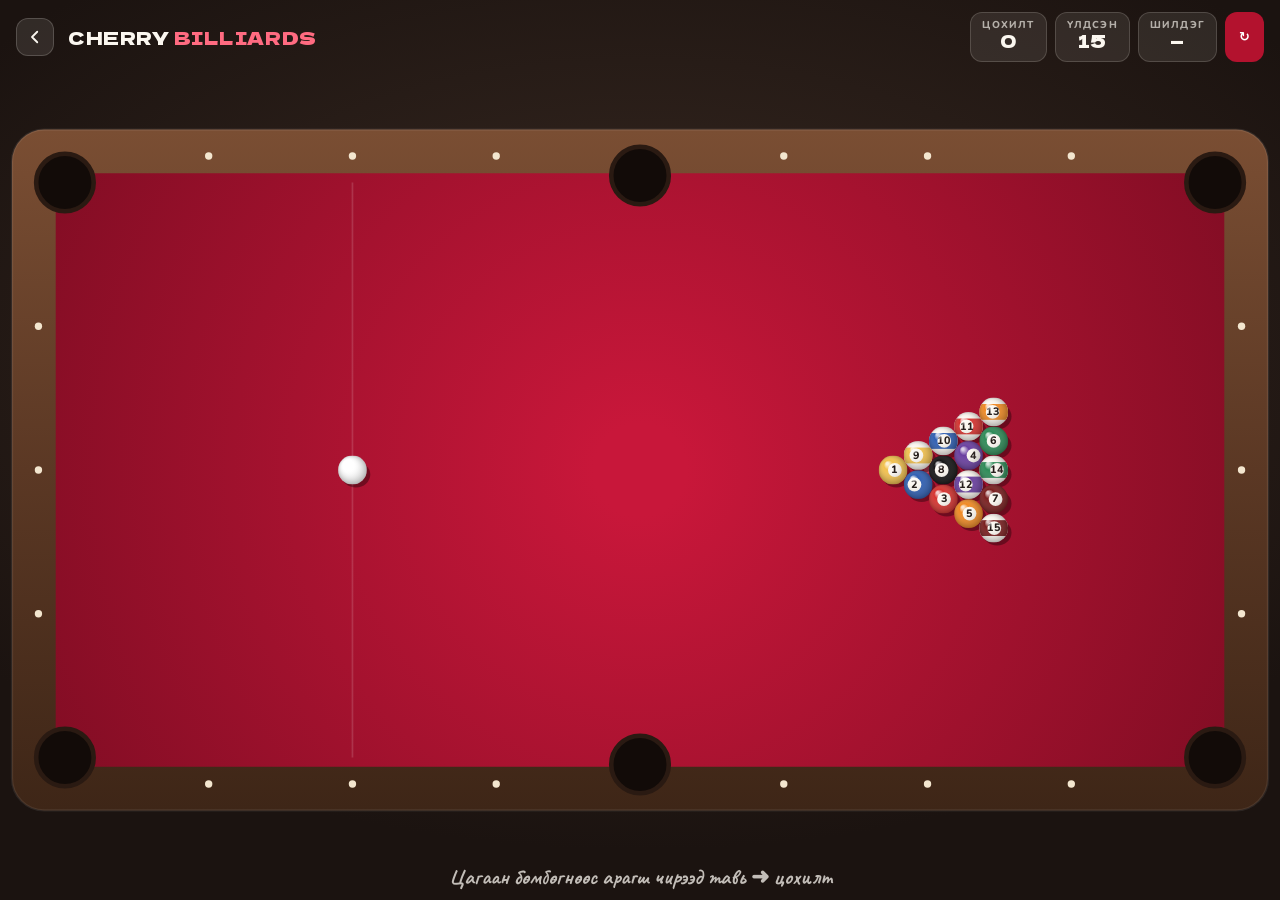
==== projects/billiards/index.html @ abd4dab9 "Шинэ бүтээл: Cherry Billiards физиктэй тоглоом Co-Authored-By: Claude Opus 5.5 <noreply@anthropic.co" ====
<!doctype html>
<html lang="mn">
<head>
<meta charset="UTF-8" />
<meta name="viewport" content="width=device-width, initial-scale=1, viewport-fit=cover" />
<title>Cherry Billiards — Хулан</title>
<meta name="description" content="Хөтөч дээрх биллиардын тоглоом: жинхэнэ мөргөлдөөний физик, чиглэл тааруулах шугам, оноо." />
<link rel="icon" href="data:image/svg+xml,<svg xmlns='http://www.w3.org/2000/svg' viewBox='0 0 64 64'><rect width='64' height='64' rx='14' fill='%23b3122e'/><circle cx='32' cy='32' r='18' fill='%23111'/><circle cx='32' cy='32' r='8' fill='%23fff'/><text x='32' y='36' font-size='11' text-anchor='middle' font-family='Arial' font-weight='700'>8</text></svg>" />
<link rel="preconnect" href="https://fonts.googleapis.com" />
<link rel="preconnect" href="https://fonts.gstatic.com" crossorigin />
<link href="https://fonts.googleapis.com/css2?family=Caveat:wght@700&family=Dela+Gothic+One&family=Nunito:wght@600;800&display=swap" rel="stylesheet" />
<style>
  :root { --paper: #fbf7f0; --ink: #3b2a20; --brown: #8a6a52; --cherry: #b3122e; --f-title: 'Dela Gothic One', 'Nunito', sans-serif; --f-body: 'Nunito', system-ui, sans-serif; }
  * { box-sizing: border-box; }
  html, body { margin: 0; height: 100%; overflow: hidden; background: radial-gradient(1200px 700px at 50% 40%, #3a2a22, #1b1310 70%); color: var(--paper); font: 600 15px/1.4 var(--f-body); }
  canvas { position: fixed; inset: 0; width: 100%; height: 100%; touch-action: none; }

  .hud {
    position: fixed; z-index: 3; left: 0; right: 0; top: 0;
    display: flex; align-items: center; gap: 14px; padding: 12px 16px;
    pointer-events: none;
  }
  .hud a { pointer-events: auto; width: 38px; height: 38px; display: grid; place-items: center; border-radius: 12px; background: rgba(251,247,240,.1); border: 1px solid rgba(251,247,240,.18); transition: transform .2s, background .2s; }
  .hud a:hover { transform: translateX(-3px); background: rgba(251,247,240,.2); }
  .brand { font: 400 18px/1 var(--f-title); letter-spacing: .03em; }
  .brand span { color: #ff6b81; }
  .stats { margin-left: auto; display: flex; gap: 8px; }
  .stat { background: rgba(251,247,240,.09); border: 1px solid rgba(251,247,240,.16); border-radius: 12px; padding: 7px 11px; text-align: center; min-width: 64px; }
  .stat small { display: block; font: 800 10px/1 var(--f-body); letter-spacing: .12em; opacity: .65; text-transform: uppercase; }
  .stat b { font: 400 18px/1.2 var(--f-title); display: inline-block; }
  .stat b.bump { animation: bump .4s cubic-bezier(.3,1.8,.5,1); }
  @keyframes bump { 40% { transform: scale(1.45); color: #ff6b81; } }
  .reset { pointer-events: auto; border: 0; border-radius: 12px; background: var(--cherry); color: #fff; font: 800 13px/1 var(--f-body); padding: 0 14px; cursor: pointer; transition: transform .15s, filter .2s; }
  .reset:hover { filter: brightness(1.12); } .reset:active { transform: scale(.94); }

  .msg {
    position: fixed; z-index: 4; left: 50%; top: 50%; transform: translate(-50%, -50%) scale(.6); opacity: 0;
    font: 400 clamp(26px, 6vw, 52px)/1 var(--f-title); color: #fff; text-shadow: 0 4px 0 var(--cherry), 0 10px 30px rgba(0,0,0,.5);
    pointer-events: none; white-space: nowrap; transition: transform .45s cubic-bezier(.2,1.6,.3,1), opacity .3s;
  }
  .msg.show { transform: translate(-50%, -50%) scale(1); opacity: 1; }

  .help { position: fixed; z-index: 3; left: 50%; bottom: max(12px, env(safe-area-inset-bottom)); transform: translateX(-50%); font: 700 22px/1 'Caveat', cursive; color: rgba(251,247,240,.75); pointer-events: none; white-space: nowrap; transition: opacity .5s; }

  .win {
    position: fixed; z-index: 5; inset: 0; display: grid; place-items: center; background: rgba(27,19,16,.6); backdrop-filter: blur(4px);
    opacity: 0; pointer-events: none; transition: opacity .4s;
  }
  .win.show { opacity: 1; pointer-events: auto; }
  .card { background: var(--paper); color: var(--ink); border-radius: 22px; padding: 28px 30px; text-align: center; max-width: 340px; transform: translateY(30px) rotate(-2deg); transition: transform .6s cubic-bezier(.2,1.4,.3,1); box-shadow: 0 30px 60px rgba(0,0,0,.4); }
  .win.show .card { transform: none; }
  .card h2 { margin: 0 0 6px; font: 400 30px/1.1 var(--f-title); color: var(--cherry); }
  .card p { margin: 0 0 18px; color: var(--brown); }
  .card .big { font: 400 46px/1 var(--f-title); color: var(--ink); margin: 6px 0 2px; }
  .card button { border: 0; border-radius: 14px; background: var(--ink); color: var(--paper); font: 800 15px/1 var(--f-body); padding: 13px 20px; cursor: pointer; transition: transform .15s; }
  .card button:hover { transform: translateY(-2px); }
  @media (max-width: 560px) { .brand { display: none; } .stat { min-width: 54px; padding: 6px 8px; } }
</style>
</head>
<body>
  <canvas id="c"></canvas>

  <header class="hud">
    <a href="../../#reading" aria-label="Портфолио руу буцах"><svg width="18" height="18" viewBox="0 0 24 24" fill="none" stroke="#fbf7f0" stroke-width="2.4" stroke-linecap="round" stroke-linejoin="round"><path d="M15 5l-7 7 7 7"/></svg></a>
    <div class="brand">CHERRY <span>BILLIARDS</span></div>
    <div class="stats">
      <div class="stat"><small>Цохилт</small><b id="shots">0</b></div>
      <div class="stat"><small>Үлдсэн</small><b id="left">15</b></div>
      <div class="stat"><small>Шилдэг</small><b id="best">—</b></div>
      <button class="reset" id="reset" title="Шинээр эхлэх">↻</button>
    </div>
  </header>

  <div class="msg" id="msg"></div>
  <div class="help" id="help">Цагаан бөмбөгнөөс арагш чирээд тавь ➜ цохилт</div>

  <div class="win" id="win">
    <div class="card">
      <h2>Ширээ цэвэрлэгдлээ!</h2>
      <p>15 бөмбөгийг бүгдийг нь халаасалсан</p>
      <div class="big" id="winShots">0</div>
      <p id="winNote">цохилт</p>
      <button id="again">Дахин тоглох ↻</button>
    </div>
  </div>

<script>
/* =====================================================================
   Cherry Billiards — 2D биллиардын физик (Canvas 2D, ямар ч сангүй).
   Ширээний «дотоод» координат: 1000 × 500. Дэлгэцэнд тааруулж томруулна,
   гар утсан дээр (босоо) 90° эргүүлж харуулна.
   ===================================================================== */
const cv = document.getElementById('c');
const ctx = cv.getContext('2d');
const TW = 1000, TH = 500, R = 12.5, RAIL = 46, POCKET = 25;
const FRICTION = 0.9915, STOP = 0.035, SUB = 4;

const pockets = [
  [0, 0], [TW / 2, -6], [TW, 0],
  [0, TH], [TW / 2, TH + 6], [TW, TH],
];
const COLORS = ['#fff', '#f2c14e', '#2f5fb3', '#d6332f', '#6a3fa0', '#f08a24', '#2e8b57', '#7a1f1f', '#151515'];

let balls, shots, potted, aiming = null, moving = false, cueFoul = false, shotPots = 0, startTime;
let view = { s: 1, rot: false, ox: 0, oy: 0 };
let best = +localStorage.getItem('billiards-best') || 0;

/* ---------- Бөмбөг өрөх ---------- */
function rack() {
  balls = [{ n: 0, x: 250, y: TH / 2, vx: 0, vy: 0, in: false }];
  // гурвалжин: 5 эгнээ, 8 нь голд
  const order = [1, 9, 2, 10, 8, 3, 11, 4, 12, 5, 13, 6, 14, 7, 15];
  let i = 0;
  for (let row = 0; row < 5; row++) {
    for (let k = 0; k <= row; k++) {
      balls.push({
        n: order[i++],
        x: 720 + row * R * 1.75,
        y: TH / 2 + (k - row / 2) * R * 2.02,
        vx: 0, vy: 0, in: false, spin: Math.random() * 6,
      });
    }
  }
  shots = 0; potted = []; startTime = performance.now();
  ui();
}

/* ---------- Дэлгэцийн хэмжээ, эргүүлэлт ---------- */
function resize() {
  const dpr = Math.min(devicePixelRatio || 1, 2);
  cv.width = innerWidth * dpr; cv.height = innerHeight * dpr;
  const availW = innerWidth - 24, availH = innerHeight - 130;
  view.rot = availH > availW * 1.15;              // босоо дэлгэц бол эргүүлнэ
  const fullW = TW + RAIL * 2, fullH = TH + RAIL * 2;
  const [w, h] = view.rot ? [fullH, fullW] : [fullW, fullH];
  view.s = Math.min(availW / w, availH / h) * dpr;
  view.ox = cv.width / 2; view.oy = (innerHeight / 2 + 20) * dpr;
}
function applyView() {
  ctx.setTransform(1, 0, 0, 1, 0, 0);
  ctx.translate(view.ox, view.oy);
  if (view.rot) ctx.rotate(Math.PI / 2);
  ctx.scale(view.s, view.s);
  ctx.translate(-TW / 2, -TH / 2);
}
// дэлгэцийн цэг → ширээний координат (урвуу хувиргалт)
function toTable(cx, cy) {
  applyView();
  const m = ctx.getTransform().invertSelf();
  const dpr = cv.width / innerWidth;
  const p = m.transformPoint(new DOMPoint(cx * dpr, cy * dpr));
  return { x: p.x, y: p.y };
}

/* ---------- Физик ---------- */
function step() {
  for (let s = 0; s < SUB; s++) {
    for (const b of balls) {
      if (b.in) continue;
      b.x += b.vx / SUB; b.y += b.vy / SUB;
      b.spin = (b.spin || 0) + Math.hypot(b.vx, b.vy) / SUB / R;
      // халаас
      for (const [px, py] of pockets) {
        if (Math.hypot(b.x - px, b.y - py) < POCKET) { pot(b); break; }
      }
      if (b.in) continue;
      // хана (халаасны амны хажууд биш үед)
      const nearCorner = (y) => y < POCKET * 1.3 || y > TH - POCKET * 1.3;
      const nearSide = (x) => x < POCKET * 1.3 || x > TW - POCKET * 1.3 || Math.abs(x - TW / 2) < POCKET * 1.1;
      if (b.x < R && !nearCorner(b.y)) { b.x = R; b.vx = -b.vx * 0.8; thud(b.vx); }
      if (b.x > TW - R && !nearCorner(b.y)) { b.x = TW - R; b.vx = -b.vx * 0.8; thud(b.vx); }
      if (b.y < R && !nearSide(b.x)) { b.y = R; b.vy = -b.vy * 0.8; thud(b.vy); }
      if (b.y > TH - R && !nearSide(b.x)) { b.y = TH - R; b.vy = -b.vy * 0.8; thud(b.vy); }
    }
    // бөмбөг хоорондын мөргөлдөөн (ижил масс → нормаль чиглэлийн хурдыг солилцоно)
    for (let i = 0; i < balls.length; i++) {
      const a = balls[i]; if (a.in) continue;
      for (let j = i + 1; j < balls.length; j++) {
        const b = balls[j]; if (b.in) continue;
        const dx = b.x - a.x, dy = b.y - a.y, d = Math.hypot(dx, dy);
        if (d > 0 && d < R * 2) {
          const nx = dx / d, ny = dy / d, overlap = R * 2 - d;
          a.x -= nx * overlap / 2; a.y -= ny * overlap / 2;
          b.x += nx * overlap / 2; b.y += ny * overlap / 2;
          const rel = (a.vx - b.vx) * nx + (a.vy - b.vy) * ny;
          if (rel > 0) {
            const imp = rel * 0.97;
            a.vx -= imp * nx; a.vy -= imp * ny;
            b.vx += imp * nx; b.vy += imp * ny;
            clack(rel);
          }
        }
      }
    }
  }
  moving = false;
  for (const b of balls) {
    if (b.in) continue;
    b.vx *= FRICTION; b.vy *= FRICTION;
    if (Math.hypot(b.vx, b.vy) < STOP) { b.vx = b.vy = 0; } else moving = true;
  }
  if (!moving && wasMoving) settle();
  wasMoving = moving;
}
let wasMoving = false;

function pot(b) {
  b.in = true; b.vx = b.vy = 0;
  drop();
  if (b.n === 0) { cueFoul = true; flash('Цагаан унав! +1'); return; }
  potted.push(b.n); shotPots++;
  ui(true);
}
// бүх бөмбөг зогссоны дараа
function settle() {
  if (shotPots >= 2) flash(shotPots === 2 ? 'ДАБЛ! ✦' : `${shotPots}x КОМБО! ✦✦`);
  else if (shotPots === 1 && !cueFoul) flash(['Гоё! ✿', 'Яг онож!', 'Nice shot!'][Math.random() * 3 | 0]);
  shotPots = 0;
  if (cueFoul) {
    cueFoul = false; shots++;
    const cue = balls[0];
    Object.assign(cue, { in: false, x: 250, y: TH / 2, vx: 0, vy: 0 });
    while (balls.some((b) => b !== cue && !b.in && Math.hypot(b.x - cue.x, b.y - cue.y) < R * 2.2)) cue.y += R;
    ui(true);
  }
  if (potted.length === 15) win();
}

/* ---------- Чиглүүлэх (чирээд тавих) ---------- */
cv.addEventListener('pointerdown', (e) => {
  if (moving || balls[0].in) return;
  cv.setPointerCapture(e.pointerId);
  aiming = { ...toTable(e.clientX, e.clientY) };
  document.getElementById('help').style.opacity = 0;
  ensureAudio();
});
cv.addEventListener('pointermove', (e) => { if (aiming) Object.assign(aiming, toTable(e.clientX, e.clientY)); });
cv.addEventListener('pointerup', () => {
  if (!aiming) return;
  const a = aim();
  aiming = null;
  if (!a || a.power < 0.04) return;
  const cue = balls[0];
  const v = a.power * 26;
  cue.vx = a.dx * v; cue.vy = a.dy * v;
  shots++; ui(true);
  hit(a.power);
});
// цохих чиглэл: цагаан бөмбөгнөөс хуруу руу ЭСРЭГ (харвуул шиг)
function aim() {
  if (!aiming) return null;
  const cue = balls[0];
  const dx = cue.x - aiming.x, dy = cue.y - aiming.y, d = Math.hypot(dx, dy);
  if (d < 4) return null;
  return { dx: dx / d, dy: dy / d, power: Math.min(1, d / 260) };
}

/* ---------- Зурах ---------- */
function draw() {
  ctx.setTransform(1, 0, 0, 1, 0, 0);
  ctx.clearRect(0, 0, cv.width, cv.height);
  applyView();

  // модон хүрээ
  const wood = ctx.createLinearGradient(0, -RAIL, 0, TH + RAIL);
  wood.addColorStop(0, '#7a4e33'); wood.addColorStop(.5, '#5b3824'); wood.addColorStop(1, '#3e2617');
  ctx.fillStyle = wood;
  round(-RAIL, -RAIL, TW + RAIL * 2, TH + RAIL * 2, 28); ctx.fill();
  ctx.strokeStyle = 'rgba(255,255,255,.08)'; ctx.lineWidth = 2; ctx.stroke();

  // cherry red даавуу + гэрэлтүүлэг
  const felt = ctx.createRadialGradient(TW / 2, TH / 2, 40, TW / 2, TH / 2, TW * 0.62);
  felt.addColorStop(0, '#c8173a'); felt.addColorStop(1, '#7c0c22');
  ctx.fillStyle = felt;
  ctx.fillRect(-8, -8, TW + 16, TH + 16);
  // толгой шугам
  ctx.strokeStyle = 'rgba(255,255,255,.14)'; ctx.lineWidth = 1.5;
  ctx.beginPath(); ctx.moveTo(250, 0); ctx.lineTo(250, TH); ctx.stroke();
  ctx.fillStyle = 'rgba(255,255,255,.18)';
  [[250, TH / 2], [750, TH / 2]].forEach(([x, y]) => { ctx.beginPath(); ctx.arc(x, y, 3, 0, 7); ctx.fill(); });
  // сувдан тэмдэглэгээ (diamonds)
  ctx.fillStyle = '#f3e6cf';
  for (let i = 1; i < 8; i++) if (i !== 4) { dot(i * TW / 8, -RAIL / 2); dot(i * TW / 8, TH + RAIL / 2); }
  for (let i = 1; i < 4; i++) { dot(-RAIL / 2, i * TH / 4); dot(TW + RAIL / 2, i * TH / 4); }
  // халаас
  for (const [px, py] of pockets) {
    ctx.fillStyle = '#120b08'; ctx.beginPath(); ctx.arc(px, py, POCKET, 0, 7); ctx.fill();
    ctx.strokeStyle = '#2a1a12'; ctx.lineWidth = 4; ctx.stroke();
  }

  // чиглүүлэх шугам + «сүнс» бөмбөг
  const a = aim();
  const cue = balls[0];
  if (a && !cue.in) {
    const hitInfo = castRay(cue.x, cue.y, a.dx, a.dy);
    ctx.setLineDash([6, 8]);
    ctx.strokeStyle = 'rgba(255,255,255,.55)'; ctx.lineWidth = 2;
    ctx.beginPath(); ctx.moveTo(cue.x, cue.y); ctx.lineTo(hitInfo.x, hitInfo.y); ctx.stroke();
    ctx.setLineDash([]);
    ctx.strokeStyle = 'rgba(255,255,255,.7)';
    ctx.beginPath(); ctx.arc(hitInfo.x, hitInfo.y, R, 0, 7); ctx.stroke();
    if (hitInfo.ball) { // бай бөмбөг хаашаа явахыг харуулна
      const b = hitInfo.ball, nx = (b.x - hitInfo.x) / (2 * R), ny = (b.y - hitInfo.y) / (2 * R);
      ctx.strokeStyle = 'rgba(255,214,110,.8)'; ctx.lineWidth = 2.5;
      ctx.beginPath(); ctx.moveTo(b.x, b.y); ctx.lineTo(b.x + nx * 90, b.y + ny * 90); ctx.stroke();
    }
  }

  // бөмбөгнүүд
  for (const b of balls) if (!b.in) drawBall(b);

  // цохиур (cue stick)
  if (a && !cue.in) {
    const back = 18 + a.power * 90;
    ctx.save();
    ctx.translate(cue.x, cue.y);
    ctx.rotate(Math.atan2(a.dy, a.dx));
    const g = ctx.createLinearGradient(-back - 420, 0, -back, 0);
    g.addColorStop(0, '#2a1a12'); g.addColorStop(.6, '#c79a6b'); g.addColorStop(.97, '#f3e6cf'); g.addColorStop(1, '#3b6ea5');
    ctx.fillStyle = g;
    ctx.beginPath();
    ctx.moveTo(-back, -3); ctx.lineTo(-back - 420, -7); ctx.lineTo(-back - 420, 7); ctx.lineTo(-back, 3); ctx.closePath();
    ctx.shadowColor = 'rgba(0,0,0,.4)'; ctx.shadowBlur = 10; ctx.shadowOffsetY = 6;
    ctx.fill();
    ctx.restore();
    // хүчний хэмжүүр
    ctx.save();
    ctx.translate(cue.x, cue.y);
    ctx.strokeStyle = `hsl(${120 - a.power * 120}, 80%, 60%)`; ctx.lineWidth = 4; ctx.lineCap = 'round';
    ctx.beginPath(); ctx.arc(0, 0, R + 9, -Math.PI / 2, -Math.PI / 2 + Math.PI * 2 * a.power); ctx.stroke();
    ctx.restore();
  }

  // халаасалсан бөмбөгнүүдийн тавиур
  potted.forEach((n, i) => drawBall({ n, x: 40 + i * (R * 2 + 6), y: TH + RAIL + 26, spin: 0 }, true));
}

function drawBall(b, small) {
  ctx.save();
  ctx.translate(b.x, b.y);
  if (!small) { ctx.fillStyle = 'rgba(0,0,0,.35)'; ctx.beginPath(); ctx.ellipse(3, 4, R, R * .9, 0, 0, 7); ctx.fill(); }
  ctx.beginPath(); ctx.arc(0, 0, R, 0, 7); ctx.clip();
  const n = b.n, col = COLORS[n > 8 ? n - 8 : n];
  ctx.fillStyle = n > 8 ? '#fbf7f0' : col;
  ctx.fillRect(-R, -R, R * 2, R * 2);
  if (n > 8) { ctx.fillStyle = col; ctx.fillRect(-R, -R * 0.55, R * 2, R * 1.1); } // судалтай
  if (n > 0) {
    const off = Math.sin(b.spin || 0) * R * 0.35; // эргэлдэх мэт харагдуулна
    ctx.fillStyle = '#fbf7f0'; ctx.beginPath(); ctx.arc(off, 0, R * 0.48, 0, 7); ctx.fill();
    ctx.fillStyle = '#1b1310'; ctx.font = `800 ${R * 0.75}px Nunito, Arial`; ctx.textAlign = 'center'; ctx.textBaseline = 'middle';
    ctx.fillText(n, off, 0.5);
  }
  const sh = ctx.createRadialGradient(-R * .4, -R * .45, 1, 0, 0, R * 1.1);
  sh.addColorStop(0, 'rgba(255,255,255,.75)'); sh.addColorStop(.25, 'rgba(255,255,255,0)'); sh.addColorStop(1, 'rgba(0,0,0,.35)');
  ctx.fillStyle = sh; ctx.fillRect(-R, -R, R * 2, R * 2);
  ctx.restore();
}

// чиглэлийн шугам эхний бөмбөг/хананд хаана хүрэхийг тооцоолно
function castRay(x, y, dx, dy) {
  let best = Infinity, ball = null;
  for (const b of balls) {
    if (b.n === 0 || b.in) continue;
    const fx = b.x - x, fy = b.y - y, t = fx * dx + fy * dy;
    if (t <= 0) continue;
    const perp2 = fx * fx + fy * fy - t * t, rr = 4 * R * R;
    if (perp2 > rr) continue;
    const tt = t - Math.sqrt(rr - perp2);
    if (tt < best) { best = tt; ball = b; }
  }
  const tx = dx > 0 ? (TW - R - x) / dx : dx < 0 ? (R - x) / dx : Infinity;
  const ty = dy > 0 ? (TH - R - y) / dy : dy < 0 ? (R - y) / dy : Infinity;
  const tw = Math.min(tx, ty);
  if (tw < best) { best = tw; ball = null; }
  return { x: x + dx * best, y: y + dy * best, ball };
}

const dot = (x, y) => { ctx.beginPath(); ctx.arc(x, y, 3.2, 0, 7); ctx.fill(); };
function round(x, y, w, h, r) { ctx.beginPath(); ctx.roundRect ? ctx.roundRect(x, y, w, h, r) : ctx.rect(x, y, w, h); }

/* ---------- UI ---------- */
const $ = (id) => document.getElementById(id);
function ui(bump) {
  const set = (id, v) => { const el = $(id); if (el.textContent != v) { el.textContent = v; if (bump) { el.classList.remove('bump'); void el.offsetWidth; el.classList.add('bump'); } } };
  set('shots', shots); set('left', 15 - potted.length); set('best', best || '—');
}
let mt;
function flash(t) { const m = $('msg'); m.textContent = t; m.classList.add('show'); clearTimeout(mt); mt = setTimeout(() => m.classList.remove('show'), 1100); }
function win() {
  const record = !best || shots < best;
  if (record) { best = shots; localStorage.setItem('billiards-best', best); }
  $('winShots').textContent = shots;
  $('winNote').textContent = record ? 'цохилт — шинэ дээд амжилт! 🏆' : `цохилт (шилдэг: ${best})`;
  $('win').classList.add('show');
  fanfare();
}
$('again').onclick = () => { $('win').classList.remove('show'); rack(); };
$('reset').onclick = () => { rack(); flash('Шинэ тоглолт'); };

/* ---------- Дуу (Web Audio) ---------- */
let ac;
function ensureAudio() { if (!ac) ac = new (window.AudioContext || window.webkitAudioContext)(); if (ac.state === 'suspended') ac.resume(); }
function noise(dur, freq, gain, type = 'bandpass') {
  if (!ac) return;
  const len = ac.sampleRate * dur, buf = ac.createBuffer(1, len, ac.sampleRate), d = buf.getChannelData(0);
  for (let i = 0; i < len; i++) d[i] = (Math.random() * 2 - 1) * (1 - i / len) ** 4;
  const s = ac.createBufferSource(); s.buffer = buf;
  const f = ac.createBiquadFilter(); f.type = type; f.frequency.value = freq;
  const g = ac.createGain(); g.gain.value = gain;
  s.connect(f).connect(g).connect(ac.destination); s.start();
}
let lastClack = 0;
function clack(v) { const t = performance.now(); if (t - lastClack < 25) return; lastClack = t; noise(0.04, 3200, Math.min(0.9, v / 10)); }
function thud(v) { if (Math.abs(v) > 0.8) noise(0.08, 220, Math.min(0.5, Math.abs(v) / 18), 'lowpass'); }
function hit(p) { noise(0.05, 1800, 0.25 + p * 0.5); }
function drop() { noise(0.18, 140, 0.6, 'lowpass'); }
function fanfare() {
  if (!ac) return;
  [523, 659, 784, 1047].forEach((f, i) => {
    const o = ac.createOscillator(), g = ac.createGain(), t = ac.currentTime + i * .12;
    o.type = 'triangle'; o.frequency.value = f;
    g.gain.setValueAtTime(.15, t); g.gain.exponentialRampToValueAtTime(.001, t + .5);
    o.connect(g).connect(ac.destination); o.start(t); o.stop(t + .55);
  });
}

/* ---------- Давталт ---------- */
function loop() { step(); draw(); requestAnimationFrame(loop); }
addEventListener('resize', resize);
resize(); rack(); loop();
</script>
</body>
</html>
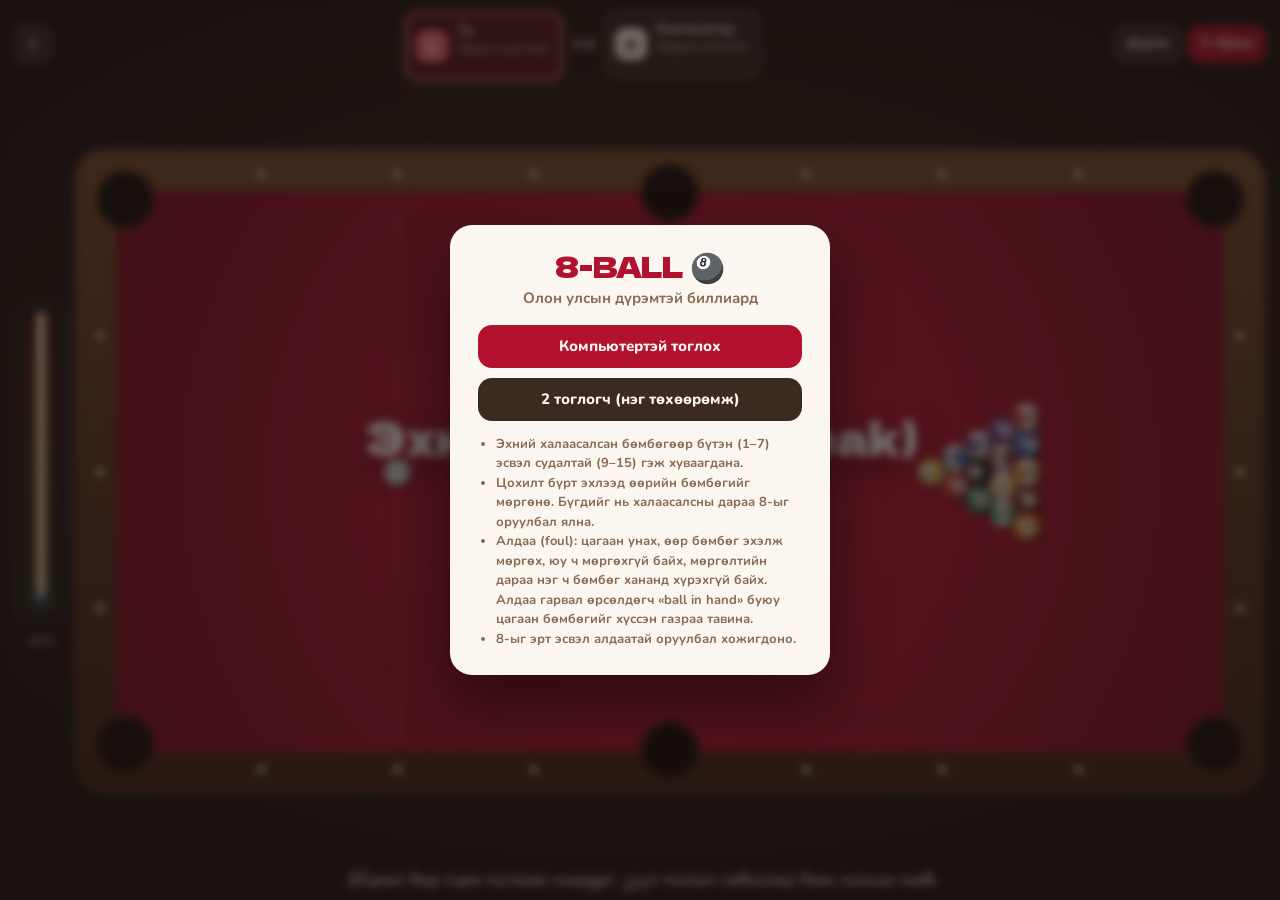
==== commit 2184f6e5: "Billiards: олон улсын 8-ball дүрэм, компьютер/2 тоглогч, байнгын чиглэлийн шугам, хүчний саваа Co-Au" ====
--- a/projects/billiards/index.html
+++ b/projects/billiards/index.html
@@ -3,138 +3,185 @@
 <head>
 <meta charset="UTF-8" />
 <meta name="viewport" content="width=device-width, initial-scale=1, viewport-fit=cover" />
-<title>Cherry Billiards — Хулан</title>
-<meta name="description" content="Хөтөч дээрх биллиардын тоглоом: жинхэнэ мөргөлдөөний физик, чиглэл тааруулах шугам, оноо." />
+<title>Cherry Billiards · 8-Ball — Хатанбаатар Хулан</title>
+<meta name="description" content="Олон улсын 8-ball дүрэмтэй биллиард: компьютер эсвэл 2 тоглогч, чиглэлийн шугам, ball in hand." />
 <link rel="icon" href="data:image/svg+xml,<svg xmlns='http://www.w3.org/2000/svg' viewBox='0 0 64 64'><rect width='64' height='64' rx='14' fill='%23b3122e'/><circle cx='32' cy='32' r='18' fill='%23111'/><circle cx='32' cy='32' r='8' fill='%23fff'/><text x='32' y='36' font-size='11' text-anchor='middle' font-family='Arial' font-weight='700'>8</text></svg>" />
 <link rel="preconnect" href="https://fonts.googleapis.com" />
 <link rel="preconnect" href="https://fonts.gstatic.com" crossorigin />
-<link href="https://fonts.googleapis.com/css2?family=Caveat:wght@700&family=Dela+Gothic+One&family=Nunito:wght@600;800&display=swap" rel="stylesheet" />
+<link href="https://fonts.googleapis.com/css2?family=Caveat:wght@700&family=Dela+Gothic+One&family=Nunito:wght@600;800;900&display=swap" rel="stylesheet" />
 <style>
-  :root { --paper: #fbf7f0; --ink: #3b2a20; --brown: #8a6a52; --cherry: #b3122e; --f-title: 'Dela Gothic One', 'Nunito', sans-serif; --f-body: 'Nunito', system-ui, sans-serif; }
+  :root { --paper: #fbf7f0; --ink: #3b2a20; --brown: #8a6a52; --cherry: #b3122e; --gold: #ffd36e; --f-title: 'Dela Gothic One', 'Nunito', sans-serif; --f-body: 'Nunito', system-ui, sans-serif; }
   * { box-sizing: border-box; }
-  html, body { margin: 0; height: 100%; overflow: hidden; background: radial-gradient(1200px 700px at 50% 40%, #3a2a22, #1b1310 70%); color: var(--paper); font: 600 15px/1.4 var(--f-body); }
+  html, body { margin: 0; height: 100%; overflow: hidden; background: radial-gradient(1200px 700px at 50% 45%, #3a2a22, #1b1310 70%); color: var(--paper); font: 700 15px/1.4 var(--f-body); user-select: none; -webkit-user-select: none; }
   canvas { position: fixed; inset: 0; width: 100%; height: 100%; touch-action: none; }
 
-  .hud {
-    position: fixed; z-index: 3; left: 0; right: 0; top: 0;
-    display: flex; align-items: center; gap: 14px; padding: 12px 16px;
-    pointer-events: none;
-  }
-  .hud a { pointer-events: auto; width: 38px; height: 38px; display: grid; place-items: center; border-radius: 12px; background: rgba(251,247,240,.1); border: 1px solid rgba(251,247,240,.18); transition: transform .2s, background .2s; }
-  .hud a:hover { transform: translateX(-3px); background: rgba(251,247,240,.2); }
-  .brand { font: 400 18px/1 var(--f-title); letter-spacing: .03em; }
-  .brand span { color: #ff6b81; }
-  .stats { margin-left: auto; display: flex; gap: 8px; }
-  .stat { background: rgba(251,247,240,.09); border: 1px solid rgba(251,247,240,.16); border-radius: 12px; padding: 7px 11px; text-align: center; min-width: 64px; }
-  .stat small { display: block; font: 800 10px/1 var(--f-body); letter-spacing: .12em; opacity: .65; text-transform: uppercase; }
-  .stat b { font: 400 18px/1.2 var(--f-title); display: inline-block; }
-  .stat b.bump { animation: bump .4s cubic-bezier(.3,1.8,.5,1); }
-  @keyframes bump { 40% { transform: scale(1.45); color: #ff6b81; } }
-  .reset { pointer-events: auto; border: 0; border-radius: 12px; background: var(--cherry); color: #fff; font: 800 13px/1 var(--f-body); padding: 0 14px; cursor: pointer; transition: transform .15s, filter .2s; }
-  .reset:hover { filter: brightness(1.12); } .reset:active { transform: scale(.94); }
+  /* ---- Дээд мөр: 2 тоглогч ---- */
+  .hud { position: fixed; z-index: 3; left: 0; right: 0; top: 0; display: flex; align-items: center; gap: 10px; padding: max(10px, env(safe-area-inset-top)) 14px 8px; pointer-events: none; }
+  .hud > * { pointer-events: auto; }
+  .back { width: 38px; height: 38px; flex: none; display: grid; place-items: center; border-radius: 12px; background: rgba(251,247,240,.1); border: 1px solid rgba(251,247,240,.18); transition: transform .2s; }
+  .back:hover { transform: translateX(-3px); }
+  .players { flex: 1; display: flex; justify-content: center; align-items: center; gap: 10px; }
+  .pl {
+    display: flex; align-items: center; gap: 10px; min-width: 0; padding: 7px 12px 7px 8px; border-radius: 14px;
+    background: rgba(251,247,240,.07); border: 2px solid rgba(251,247,240,.14); transition: background .3s, border-color .3s, transform .3s;
+  }
+  .pl.turn { background: rgba(179,18,46,.35); border-color: #ff6b81; transform: translateY(2px); box-shadow: 0 0 0 4px rgba(255,107,129,.15); }
+  .pl .av { width: 32px; height: 32px; flex: none; border-radius: 10px; display: grid; place-items: center; background: var(--paper); color: var(--ink); font: 400 14px/1 var(--f-title); }
+  .pl.turn .av { background: #ff6b81; color: #fff; animation: pulse 1.2s ease-in-out infinite; }
+  @keyframes pulse { 50% { transform: scale(1.1); } }
+  .pl b { display: block; font-size: 14px; white-space: nowrap; }
+  .pl small { display: block; font-size: 11px; opacity: .7; white-space: nowrap; }
+  .mini { display: flex; gap: 2px; margin-top: 3px; min-height: 12px; }
+  .mini i { width: 11px; height: 11px; border-radius: 50%; border: 1px solid rgba(0,0,0,.35); }
+  .vs { font: 400 13px/1 var(--f-title); opacity: .6; }
+  .tools { display: flex; gap: 6px; }
+  .tbtn { height: 38px; padding: 0 12px; border-radius: 12px; border: 1px solid rgba(251,247,240,.2); background: rgba(251,247,240,.1); color: var(--paper); font: 800 13px/1 var(--f-body); cursor: pointer; transition: transform .15s, background .2s; white-space: nowrap; }
+  .tbtn:hover { background: rgba(251,247,240,.2); } .tbtn:active { transform: scale(.94); }
+  .tbtn.red { background: var(--cherry); border-color: var(--cherry); }
+
+  /* ---- Хүчний мөр (8 Ball Pool шиг доош татаж тавина) ---- */
+  .power {
+    position: fixed; z-index: 3; left: max(14px, env(safe-area-inset-left)); top: 50%; transform: translateY(-46%);
+    width: 54px; height: min(46vh, 320px); border-radius: 18px; padding: 8px;
+    background: rgba(27,19,16,.75); border: 2px solid rgba(251,247,240,.2); touch-action: none; cursor: grab;
+    transition: opacity .3s;
+  }
+  .power.off { opacity: .35; pointer-events: none; }
+  .power .track { position: relative; width: 100%; height: 100%; border-radius: 12px; overflow: hidden; background: linear-gradient(#ff3b3b, #ffb84d 45%, #5ddc7a); }
+  .power .shade { position: absolute; left: 0; right: 0; top: 0; background: rgba(27,19,16,.85); height: 100%; transition: height .05s; }
+  .power .cue { position: absolute; left: 50%; width: 10px; margin-left: -5px; top: -8px; height: 100%; border-radius: 6px; background: linear-gradient(90deg, #c79a6b, #f3e6cf 50%, #c79a6b); box-shadow: 0 2px 6px rgba(0,0,0,.5); }
+  .power .cue::before { content: ''; position: absolute; left: 0; right: 0; bottom: 0; height: 10px; border-radius: 0 0 6px 6px; background: #3b6ea5; }
+  .power .lbl { position: absolute; left: 50%; bottom: -26px; transform: translateX(-50%); font: 800 11px/1 var(--f-body); opacity: .7; white-space: nowrap; }
 
   .msg {
     position: fixed; z-index: 4; left: 50%; top: 50%; transform: translate(-50%, -50%) scale(.6); opacity: 0;
-    font: 400 clamp(26px, 6vw, 52px)/1 var(--f-title); color: #fff; text-shadow: 0 4px 0 var(--cherry), 0 10px 30px rgba(0,0,0,.5);
-    pointer-events: none; white-space: nowrap; transition: transform .45s cubic-bezier(.2,1.6,.3,1), opacity .3s;
-  }
+    font: 400 clamp(22px, 5vw, 44px)/1.1 var(--f-title); color: #fff; text-align: center; text-shadow: 0 4px 0 var(--cherry), 0 10px 30px rgba(0,0,0,.6);
+    pointer-events: none; transition: transform .45s cubic-bezier(.2,1.6,.3,1), opacity .3s; max-width: 90vw;
+  }
+  .msg small { display: block; margin-top: 6px; font: 800 15px/1.3 var(--f-body); text-shadow: 0 2px 8px rgba(0,0,0,.8); }
   .msg.show { transform: translate(-50%, -50%) scale(1); opacity: 1; }
-
-  .help { position: fixed; z-index: 3; left: 50%; bottom: max(12px, env(safe-area-inset-bottom)); transform: translateX(-50%); font: 700 22px/1 'Caveat', cursive; color: rgba(251,247,240,.75); pointer-events: none; white-space: nowrap; transition: opacity .5s; }
-
-  .win {
-    position: fixed; z-index: 5; inset: 0; display: grid; place-items: center; background: rgba(27,19,16,.6); backdrop-filter: blur(4px);
-    opacity: 0; pointer-events: none; transition: opacity .4s;
-  }
-  .win.show { opacity: 1; pointer-events: auto; }
-  .card { background: var(--paper); color: var(--ink); border-radius: 22px; padding: 28px 30px; text-align: center; max-width: 340px; transform: translateY(30px) rotate(-2deg); transition: transform .6s cubic-bezier(.2,1.4,.3,1); box-shadow: 0 30px 60px rgba(0,0,0,.4); }
-  .win.show .card { transform: none; }
-  .card h2 { margin: 0 0 6px; font: 400 30px/1.1 var(--f-title); color: var(--cherry); }
-  .card p { margin: 0 0 18px; color: var(--brown); }
-  .card .big { font: 400 46px/1 var(--f-title); color: var(--ink); margin: 6px 0 2px; }
-  .card button { border: 0; border-radius: 14px; background: var(--ink); color: var(--paper); font: 800 15px/1 var(--f-body); padding: 13px 20px; cursor: pointer; transition: transform .15s; }
+  .msg.foul { color: #ffd6dc; }
+  .help { position: fixed; z-index: 3; left: 50%; bottom: max(10px, env(safe-area-inset-bottom)); transform: translateX(-50%); font: 700 21px/1.1 'Caveat', cursive; color: rgba(251,247,240,.8); pointer-events: none; text-align: center; white-space: nowrap; }
+
+  .overlay { position: fixed; z-index: 6; inset: 0; display: grid; place-items: center; background: rgba(27,19,16,.62); backdrop-filter: blur(4px); opacity: 0; pointer-events: none; transition: opacity .4s; }
+  .overlay.show { opacity: 1; pointer-events: auto; }
+  .card { background: var(--paper); color: var(--ink); border-radius: 22px; padding: 26px 28px; text-align: center; max-width: 380px; width: calc(100vw - 32px); transform: translateY(30px) rotate(-2deg); transition: transform .6s cubic-bezier(.2,1.4,.3,1); box-shadow: 0 30px 60px rgba(0,0,0,.45); }
+  .overlay.show .card { transform: none; }
+  .card h2 { margin: 0 0 6px; font: 400 28px/1.1 var(--f-title); color: var(--cherry); }
+  .card p { margin: 0 0 16px; color: var(--brown); }
+  .card .opts { display: grid; gap: 10px; }
+  .card button { border: 0; border-radius: 14px; background: var(--ink); color: var(--paper); font: 800 15px/1 var(--f-body); padding: 14px 18px; cursor: pointer; transition: transform .15s; }
+  .card button.alt { background: var(--cherry); }
   .card button:hover { transform: translateY(-2px); }
-  @media (max-width: 560px) { .brand { display: none; } .stat { min-width: 54px; padding: 6px 8px; } }
+  .rules { text-align: left; font-size: 13px; color: var(--brown); margin: 14px 0 0; padding-left: 18px; line-height: 1.5; }
+  @media (max-width: 640px) {
+    .pl { padding: 5px 8px 5px 5px; gap: 6px; } .pl .av { width: 26px; height: 26px; font-size: 12px; }
+    .pl small { display: none; } .vs { display: none; } .tools .tbtn.hide-m { display: none; }
+    .power { width: 44px; }
+  }
 </style>
 </head>
 <body>
   <canvas id="c"></canvas>
 
   <header class="hud">
-    <a href="../../#reading" aria-label="Портфолио руу буцах"><svg width="18" height="18" viewBox="0 0 24 24" fill="none" stroke="#fbf7f0" stroke-width="2.4" stroke-linecap="round" stroke-linejoin="round"><path d="M15 5l-7 7 7 7"/></svg></a>
-    <div class="brand">CHERRY <span>BILLIARDS</span></div>
-    <div class="stats">
-      <div class="stat"><small>Цохилт</small><b id="shots">0</b></div>
-      <div class="stat"><small>Үлдсэн</small><b id="left">15</b></div>
-      <div class="stat"><small>Шилдэг</small><b id="best">—</b></div>
-      <button class="reset" id="reset" title="Шинээр эхлэх">↻</button>
+    <a class="back" href="../../#reading" aria-label="Портфолио руу буцах"><svg width="18" height="18" viewBox="0 0 24 24" fill="none" stroke="#fbf7f0" stroke-width="2.4" stroke-linecap="round" stroke-linejoin="round"><path d="M15 5l-7 7 7 7"/></svg></a>
+    <div class="players">
+      <div class="pl" id="p0"><span class="av">1</span><span><b id="n0">Та</b><small id="g0">Ширээ нээлттэй</small><span class="mini" id="m0"></span></span></div>
+      <span class="vs">VS</span>
+      <div class="pl" id="p1"><span class="av">2</span><span><b id="n1">Компьютер</b><small id="g1">Ширээ нээлттэй</small><span class="mini" id="m1"></span></span></div>
+    </div>
+    <div class="tools">
+      <button class="tbtn hide-m" id="rulesBtn">Дүрэм</button>
+      <button class="tbtn red" id="newBtn">↻ Шинэ</button>
     </div>
   </header>
 
+  <div class="power" id="power" aria-label="Цохилтын хүч — доош чирээд тавина">
+    <div class="track"><div class="shade" id="shade"></div><div class="cue" id="cueBar"></div></div>
+    <span class="lbl">ХҮЧ</span>
+  </div>
+
   <div class="msg" id="msg"></div>
-  <div class="help" id="help">Цагаан бөмбөгнөөс арагш чирээд тавь ➜ цохилт</div>
-
-  <div class="win" id="win">
+  <div class="help" id="help">Ширээн дээр чирж чиглэлээ тааруул · зүүн талын саваагаар доош татаж тавь</div>
+
+  <div class="overlay show" id="start">
     <div class="card">
-      <h2>Ширээ цэвэрлэгдлээ!</h2>
-      <p>15 бөмбөгийг бүгдийг нь халаасалсан</p>
-      <div class="big" id="winShots">0</div>
-      <p id="winNote">цохилт</p>
-      <button id="again">Дахин тоглох ↻</button>
+      <h2>8-BALL 🎱</h2>
+      <p>Олон улсын дүрэмтэй биллиард</p>
+      <div class="opts">
+        <button id="vsCpu" class="alt">Компьютертэй тоглох</button>
+        <button id="vs2p">2 тоглогч (нэг төхөөрөмж)</button>
+      </div>
+      <ul class="rules">
+        <li>Эхний халаасалсан бөмбөгөөр <b>бүтэн (1–7)</b> эсвэл <b>судалтай (9–15)</b> гэж хуваагдана.</li>
+        <li>Цохилт бүрт <b>эхлээд өөрийн</b> бөмбөгийг мөргөнө. Бүгдийг нь халаасалсны дараа <b>8</b>-ыг оруулбал ялна.</li>
+        <li><b>Алдаа (foul):</b> цагаан унах, өөр бөмбөг эхэлж мөргөх, юу ч мөргөхгүй байх, мөргөлтийн дараа нэг ч бөмбөг хананд хүрэхгүй байх. Алдаа гарвал өрсөлдөгч <b>«ball in hand»</b> буюу цагаан бөмбөгийг хүссэн газраа тавина.</li>
+        <li>8-ыг эрт эсвэл алдаатай оруулбал <b>хожигдоно</b>.</li>
+      </ul>
     </div>
   </div>
 
+  <div class="overlay" id="win">
+    <div class="card">
+      <h2 id="winTitle">Та яллаа! 🏆</h2>
+      <p id="winNote"></p>
+      <div class="opts"><button class="alt" id="again">Дахин тоглох ↻</button><button id="menu">Горим солих</button></div>
+    </div>
+  </div>
+
 <script>
 /* =====================================================================
-   Cherry Billiards — 2D биллиардын физик (Canvas 2D, ямар ч сангүй).
-   Ширээний «дотоод» координат: 1000 × 500. Дэлгэцэнд тааруулж томруулна,
-   гар утсан дээр (босоо) 90° эргүүлж харуулна.
+   Cherry Billiards — олон улсын 8-ball дүрэмтэй 2D биллиард.
+   Физик: уян мөргөлдөөн (тэнцүү масс), үрэлт, хана, халаас.
+   Дүрэм: бүлэг (бүтэн/судалтай), алдаа (foul), ball in hand, 8-аар ялах.
+   Ширээний «дотоод» координат 1000 × 500; гар утсан дээр 90° эргэнэ.
    ===================================================================== */
 const cv = document.getElementById('c');
 const ctx = cv.getContext('2d');
+const $ = (id) => document.getElementById(id);
 const TW = 1000, TH = 500, R = 12.5, RAIL = 46, POCKET = 25;
-const FRICTION = 0.9915, STOP = 0.035, SUB = 4;
-
-const pockets = [
-  [0, 0], [TW / 2, -6], [TW, 0],
-  [0, TH], [TW / 2, TH + 6], [TW, TH],
-];
+const FRICTION = 0.9915, STOP = 0.035, SUB = 4, MAXV = 27;
+const pockets = [[0, 0], [TW / 2, -6], [TW, 0], [0, TH], [TW / 2, TH + 6], [TW, TH]];
 const COLORS = ['#fff', '#f2c14e', '#2f5fb3', '#d6332f', '#6a3fa0', '#f08a24', '#2e8b57', '#7a1f1f', '#151515'];
-
-let balls, shots, potted, aiming = null, moving = false, cueFoul = false, shotPots = 0, startTime;
+const groupOf = (n) => (n === 0 ? 'cue' : n === 8 ? 'eight' : n < 8 ? 'solid' : 'stripe');
+const GROUP_MN = { solid: 'Бүтэн (1–7)', stripe: 'Судалтай (9–15)' };
+
+let balls = [], players, turn = 0, mode = 'cpu', phase = 'menu';
+let aimAngle = 0, power = 0, ballInHand = false, isBreak = true;
+let shot = null;        // одоогийн цохилтын бүртгэл (дүрэм шалгахад)
+let dragging = null;    // 'aim' | 'ball' | 'power'
 let view = { s: 1, rot: false, ox: 0, oy: 0 };
-let best = +localStorage.getItem('billiards-best') || 0;
-
-/* ---------- Бөмбөг өрөх ---------- */
+
+/* ---------- Өрөх ---------- */
 function rack() {
   balls = [{ n: 0, x: 250, y: TH / 2, vx: 0, vy: 0, in: false }];
-  // гурвалжин: 5 эгнээ, 8 нь голд
-  const order = [1, 9, 2, 10, 8, 3, 11, 4, 12, 5, 13, 6, 14, 7, 15];
+  // 8 нь голд, гурвалжны хоёр арын булан нэг бүтэн + нэг судалтай (дүрмээр)
+  const order = [1, 10, 3, 12, 8, 6, 4, 15, 9, 14, 11, 2, 13, 7, 5];
   let i = 0;
-  for (let row = 0; row < 5; row++) {
-    for (let k = 0; k <= row; k++) {
-      balls.push({
-        n: order[i++],
-        x: 720 + row * R * 1.75,
-        y: TH / 2 + (k - row / 2) * R * 2.02,
-        vx: 0, vy: 0, in: false, spin: Math.random() * 6,
-      });
-    }
-  }
-  shots = 0; potted = []; startTime = performance.now();
-  ui();
-}
-
-/* ---------- Дэлгэцийн хэмжээ, эргүүлэлт ---------- */
+  for (let row = 0; row < 5; row++)
+    for (let k = 0; k <= row; k++)
+      balls.push({ n: order[i++], x: 740 + row * R * 1.75, y: TH / 2 + (k - row / 2) * R * 2.02, vx: 0, vy: 0, in: false, spin: Math.random() * 6 });
+  players = [
+    { name: mode === 'cpu' ? 'Та' : 'Тоглогч 1', group: null, cpu: false },
+    { name: mode === 'cpu' ? 'Компьютер' : 'Тоглогч 2', group: null, cpu: mode === 'cpu' },
+  ];
+  turn = 0; isBreak = true; ballInHand = false; aimAngle = 0; power = 0;
+  phase = 'aim';
+  hud();
+  flash('Эхний цохилт (break)', `${players[0].name} эхэлнэ`);
+}
+
+/* ---------- Дэлгэц ---------- */
 function resize() {
   const dpr = Math.min(devicePixelRatio || 1, 2);
   cv.width = innerWidth * dpr; cv.height = innerHeight * dpr;
-  const availW = innerWidth - 24, availH = innerHeight - 130;
-  view.rot = availH > availW * 1.15;              // босоо дэлгэц бол эргүүлнэ
+  const availW = innerWidth - 90, availH = innerHeight - 140;
+  view.rot = availH > availW * 1.15;
   const fullW = TW + RAIL * 2, fullH = TH + RAIL * 2;
   const [w, h] = view.rot ? [fullH, fullW] : [fullW, fullH];
   view.s = Math.min(availW / w, availH / h) * dpr;
-  view.ox = cv.width / 2; view.oy = (innerHeight / 2 + 20) * dpr;
+  view.ox = (innerWidth / 2 + 30) * dpr; view.oy = (innerHeight / 2 + 22) * dpr;
 }
 function applyView() {
   ctx.setTransform(1, 0, 0, 1, 0, 0);
@@ -143,220 +190,346 @@
   ctx.scale(view.s, view.s);
   ctx.translate(-TW / 2, -TH / 2);
 }
-// дэлгэцийн цэг → ширээний координат (урвуу хувиргалт)
 function toTable(cx, cy) {
   applyView();
-  const m = ctx.getTransform().invertSelf();
-  const dpr = cv.width / innerWidth;
+  const m = ctx.getTransform().invertSelf(), dpr = cv.width / innerWidth;
   const p = m.transformPoint(new DOMPoint(cx * dpr, cy * dpr));
   return { x: p.x, y: p.y };
 }
 
 /* ---------- Физик ---------- */
-function step() {
+function physics() {
   for (let s = 0; s < SUB; s++) {
     for (const b of balls) {
       if (b.in) continue;
       b.x += b.vx / SUB; b.y += b.vy / SUB;
       b.spin = (b.spin || 0) + Math.hypot(b.vx, b.vy) / SUB / R;
-      // халаас
-      for (const [px, py] of pockets) {
-        if (Math.hypot(b.x - px, b.y - py) < POCKET) { pot(b); break; }
-      }
+      for (const [px, py] of pockets) if (Math.hypot(b.x - px, b.y - py) < POCKET) { pot(b); break; }
       if (b.in) continue;
-      // хана (халаасны амны хажууд биш үед)
       const nearCorner = (y) => y < POCKET * 1.3 || y > TH - POCKET * 1.3;
       const nearSide = (x) => x < POCKET * 1.3 || x > TW - POCKET * 1.3 || Math.abs(x - TW / 2) < POCKET * 1.1;
-      if (b.x < R && !nearCorner(b.y)) { b.x = R; b.vx = -b.vx * 0.8; thud(b.vx); }
-      if (b.x > TW - R && !nearCorner(b.y)) { b.x = TW - R; b.vx = -b.vx * 0.8; thud(b.vx); }
-      if (b.y < R && !nearSide(b.x)) { b.y = R; b.vy = -b.vy * 0.8; thud(b.vy); }
-      if (b.y > TH - R && !nearSide(b.x)) { b.y = TH - R; b.vy = -b.vy * 0.8; thud(b.vy); }
+      let hit = false;
+      if (b.x < R && !nearCorner(b.y)) { b.x = R; b.vx = -b.vx * 0.8; hit = true; }
+      if (b.x > TW - R && !nearCorner(b.y)) { b.x = TW - R; b.vx = -b.vx * 0.8; hit = true; }
+      if (b.y < R && !nearSide(b.x)) { b.y = R; b.vy = -b.vy * 0.8; hit = true; }
+      if (b.y > TH - R && !nearSide(b.x)) { b.y = TH - R; b.vy = -b.vy * 0.8; hit = true; }
+      if (hit) { thud(Math.hypot(b.vx, b.vy)); if (shot && shot.firstHit !== null) shot.rail = true; }
     }
-    // бөмбөг хоорондын мөргөлдөөн (ижил масс → нормаль чиглэлийн хурдыг солилцоно)
     for (let i = 0; i < balls.length; i++) {
       const a = balls[i]; if (a.in) continue;
       for (let j = i + 1; j < balls.length; j++) {
         const b = balls[j]; if (b.in) continue;
         const dx = b.x - a.x, dy = b.y - a.y, d = Math.hypot(dx, dy);
         if (d > 0 && d < R * 2) {
-          const nx = dx / d, ny = dy / d, overlap = R * 2 - d;
-          a.x -= nx * overlap / 2; a.y -= ny * overlap / 2;
-          b.x += nx * overlap / 2; b.y += ny * overlap / 2;
+          const nx = dx / d, ny = dy / d, ov = R * 2 - d;
+          a.x -= nx * ov / 2; a.y -= ny * ov / 2; b.x += nx * ov / 2; b.y += ny * ov / 2;
           const rel = (a.vx - b.vx) * nx + (a.vy - b.vy) * ny;
           if (rel > 0) {
             const imp = rel * 0.97;
-            a.vx -= imp * nx; a.vy -= imp * ny;
-            b.vx += imp * nx; b.vy += imp * ny;
+            a.vx -= imp * nx; a.vy -= imp * ny; b.vx += imp * nx; b.vy += imp * ny;
             clack(rel);
+            // дүрэм: цагаан бөмбөг ЭХЛЭЭД аль бөмбөгийг мөргөсөн бэ?
+            if (shot && shot.firstHit === null && (a.n === 0 || b.n === 0)) shot.firstHit = a.n === 0 ? b.n : a.n;
           }
         }
       }
     }
   }
-  moving = false;
+  let moving = false;
   for (const b of balls) {
     if (b.in) continue;
     b.vx *= FRICTION; b.vy *= FRICTION;
-    if (Math.hypot(b.vx, b.vy) < STOP) { b.vx = b.vy = 0; } else moving = true;
-  }
-  if (!moving && wasMoving) settle();
-  wasMoving = moving;
-}
-let wasMoving = false;
+    if (Math.hypot(b.vx, b.vy) < STOP) b.vx = b.vy = 0; else moving = true;
+  }
+  if (phase === 'moving' && !moving) evaluate();
+}
 
 function pot(b) {
   b.in = true; b.vx = b.vy = 0;
   drop();
-  if (b.n === 0) { cueFoul = true; flash('Цагаан унав! +1'); return; }
-  potted.push(b.n); shotPots++;
-  ui(true);
-}
-// бүх бөмбөг зогссоны дараа
-function settle() {
-  if (shotPots >= 2) flash(shotPots === 2 ? 'ДАБЛ! ✦' : `${shotPots}x КОМБО! ✦✦`);
-  else if (shotPots === 1 && !cueFoul) flash(['Гоё! ✿', 'Яг онож!', 'Nice shot!'][Math.random() * 3 | 0]);
-  shotPots = 0;
-  if (cueFoul) {
-    cueFoul = false; shots++;
-    const cue = balls[0];
-    Object.assign(cue, { in: false, x: 250, y: TH / 2, vx: 0, vy: 0 });
-    while (balls.some((b) => b !== cue && !b.in && Math.hypot(b.x - cue.x, b.y - cue.y) < R * 2.2)) cue.y += R;
-    ui(true);
-  }
-  if (potted.length === 15) win();
-}
-
-/* ---------- Чиглүүлэх (чирээд тавих) ---------- */
+  if (shot) shot.potted.push(b.n);
+}
+
+/* ---------- Цохилт ---------- */
+function shoot(p) {
+  if (phase !== 'aim' || p < 0.03) return;
+  const cue = balls[0];
+  const me = players[turn];
+  shot = { firstHit: null, rail: false, potted: [], groupLeft: me.group ? left(me.group) : null };
+  cue.vx = Math.cos(aimAngle) * p * MAXV; cue.vy = Math.sin(aimAngle) * p * MAXV;
+  hit(p);
+  phase = 'moving'; ballInHand = false; power = 0;
+  $('help').style.opacity = 0;
+  updatePower();
+}
+const left = (g) => balls.filter((b) => !b.in && groupOf(b.n) === g).length;
+
+/* ---------- Дүрэм шалгах (бүх бөмбөг зогссоны дараа) ---------- */
+function evaluate() {
+  const me = players[turn], opp = players[1 - turn];
+  const pots = shot.potted, cueIn = pots.includes(0), eightIn = pots.includes(8);
+  const objPots = pots.filter((n) => n !== 0 && n !== 8);
+  let foul = null;
+  const target = me.group ? (shot.groupLeft === 0 ? 'eight' : me.group) : null;
+
+  if (cueIn) foul = 'Цагаан бөмбөг халаасанд орлоо';
+  else if (shot.firstHit === null) foul = 'Ямар ч бөмбөг мөргөсөнгүй';
+  else if (target && groupOf(shot.firstHit) !== target) foul = target === 'eight' ? 'Эхлээд 8-ыг мөргөх ёстой' : 'Эхлээд өөрийн бөмбөгийг мөргөх ёстой';
+  else if (!target && shot.firstHit === 8 && !isBreak) foul = 'Нээлттэй ширээнд 8-ыг эхэлж мөргөхгүй';
+  else if (pots.length === 0 && !shot.rail) foul = 'Мөргөлтийн дараа хананд хүрээгүй';
+
+  // 8-ын бөмбөг
+  if (eightIn) {
+    if (isBreak) { respot8(); flash('8 break-д орлоо', '8-ыг буцааж байрлууллаа'); }
+    else if (!foul && target === 'eight') return gameOver(turn, `${me.name} 8-ыг оруулж яллаа!`);
+    else return gameOver(1 - turn, foul ? `${me.name} алдаатай үед 8-ыг оруулсан` : `${me.name} 8-ыг эрт оруулсан`);
+  }
+
+  // бүлэг хуваарилах (break-ийн дараа, алдаагүй үед, эхний халаасалсан бөмбөгөөр)
+  if (!me.group && !foul && !isBreak && objPots.length) {
+    me.group = groupOf(objPots[0]);
+    opp.group = me.group === 'solid' ? 'stripe' : 'solid';
+    flash(`${me.name}: ${GROUP_MN[me.group]}`, `${opp.name}: ${GROUP_MN[opp.group]}`);
+  }
+
+  const legalPot = objPots.some((n) => (me.group ? groupOf(n) === me.group : true));
+  isBreak = false;
+  if (cueIn) { const c = balls[0]; Object.assign(c, { in: false, x: 250, y: TH / 2, vx: 0, vy: 0 }); }
+
+  if (foul) {
+    turn = 1 - turn;
+    ballInHand = true;
+    flash('АЛДАА!', `${foul} → ${players[turn].name}: ball in hand`, true);
+  } else if (!legalPot) {
+    turn = 1 - turn;
+    if (!eightIn) flash(`${players[turn].name}-ийн ээлж`);
+  } else {
+    praise(objPots.length);
+  }
+  phase = 'aim';
+  shot = null;
+  // шинэ ээлжинд хамгийн ойрын хууль ёсны бөмбөг рүү чиглүүлнэ
+  const t = legalTargets()[0];
+  if (t) aimAngle = Math.atan2(t.y - balls[0].y, t.x - balls[0].x);
+  hud();
+}
+function respot8() {
+  const e = balls.find((b) => b.n === 8);
+  Object.assign(e, { in: false, x: 750, y: TH / 2, vx: 0, vy: 0 });
+  while (balls.some((b) => b !== e && !b.in && Math.hypot(b.x - e.x, b.y - e.y) < R * 2)) e.x += R * 2;
+}
+function praise(n) {
+  if (n >= 2) flash(n === 2 ? 'ДАБЛ! ✦' : `${n}x КОМБО! ✦✦`);
+  else flash(['Гоё! ✿', 'Яг онож!', 'Nice shot!', 'Үргэлжлүүл!'][Math.random() * 4 | 0]);
+}
+function gameOver(winner, why) {
+  phase = 'over';
+  const w = players[winner];
+  $('winTitle').textContent = w.cpu ? 'Компьютер яллаа 🤖' : `${w.name} яллаа! 🏆`;
+  $('winNote').textContent = why;
+  setTimeout(() => $('win').classList.add('show'), 700);
+  fanfare();
+  hud();
+}
+
+// одоогийн тоглогчийн мөргөх ёстой бөмбөгнүүд (ойроос нь эрэмбэлсэн)
+function legalTargets() {
+  const me = players[turn], cue = balls[0];
+  const target = me.group ? (left(me.group) === 0 ? 'eight' : me.group) : null;
+  return balls.filter((b) => !b.in && b.n !== 0 && (target ? groupOf(b.n) === target : b.n !== 8))
+    .sort((a, b) => Math.hypot(a.x - cue.x, a.y - cue.y) - Math.hypot(b.x - cue.x, b.y - cue.y));
+}
+
+/* ---------- Компьютер тоглогч ---------- */
+function cpuThink() {
+  if (phase !== 'aim' || !players[turn].cpu) return;
+  phase = 'cpu';
+  if (ballInHand) placeCueForCpu();
+  const best = bestShot();
+  const goal = best ? best.angle + (Math.random() - 0.5) * 0.03 : aimAngle;
+  const p = best ? best.power : 0.55;
+  // чиглэлээ аажмаар эргүүлж, хүчээ «татаж» байгаа мэт харуулна
+  const from = aimAngle, diff = Math.atan2(Math.sin(goal - from), Math.cos(goal - from));
+  const t0 = performance.now();
+  (function turnAim(now) {
+    const k = Math.min(1, (now - t0) / 700);
+    aimAngle = from + diff * (1 - (1 - k) ** 3);
+    if (k < 1) return requestAnimationFrame(turnAim);
+    const t1 = performance.now();
+    (function charge(n) {
+      const q = Math.min(1, (n - t1) / 500);
+      power = p * q; updatePower();
+      if (q < 1) return requestAnimationFrame(charge);
+      phase = 'aim'; shoot(p);
+    })(t1);
+  })(t0);
+}
+function pathClear(x1, y1, x2, y2, ignore) {
+  const dx = x2 - x1, dy = y2 - y1, L = Math.hypot(dx, dy);
+  for (const b of balls) {
+    if (b.in || ignore.includes(b)) continue;
+    const t = ((b.x - x1) * dx + (b.y - y1) * dy) / (L * L);
+    if (t < 0 || t > 1) continue;
+    if (Math.hypot(x1 + dx * t - b.x, y1 + dy * t - b.y) < R * 2) return false;
+  }
+  return true;
+}
+function bestShot() {
+  const cue = balls[0];
+  let best = null;
+  for (const t of legalTargets()) {
+    for (const [px, py] of pockets) {
+      const dx = px - t.x, dy = py - t.y, L = Math.hypot(dx, dy);
+      const gx = t.x - (dx / L) * R * 2, gy = t.y - (dy / L) * R * 2;   // «сүнс бөмбөг» байрлал
+      const ax = gx - cue.x, ay = gy - cue.y, aL = Math.hypot(ax, ay);
+      const cut = Math.acos(Math.max(-1, Math.min(1, (ax * dx + ay * dy) / (aL * L))));
+      if (cut > 1.25) continue;
+      if (!pathClear(cue.x, cue.y, gx, gy, [cue, t]) || !pathClear(t.x, t.y, px, py, [t])) continue;
+      const score = Math.cos(cut) ** 2 / (aL + L * 1.4);
+      if (!best || score > best.score) best = { score, angle: Math.atan2(ay, ax), power: Math.min(0.95, 0.3 + (aL + L) / 1700 + cut * 0.15) };
+    }
+  }
+  if (!best) { const t = legalTargets()[0]; if (t) best = { score: 0, angle: Math.atan2(t.y - cue.y, t.x - cue.x), power: 0.6 }; }
+  return best;
+}
+function placeCueForCpu() {
+  const cue = balls[0];
+  let bestPos = { x: cue.x, y: cue.y }, bestScore = -1;
+  for (let i = 0; i < 40; i++) {
+    const x = R + Math.random() * (TW - 2 * R), y = R + Math.random() * (TH - 2 * R);
+    if (!validSpot(x, y)) continue;
+    Object.assign(cue, { x, y });
+    const s = bestShot();
+    if (s && s.score > bestScore) { bestScore = s.score; bestPos = { x, y }; }
+  }
+  Object.assign(cue, bestPos);
+  ballInHand = false;
+}
+const validSpot = (x, y) => x > R && x < TW - R && y > R && y < TH - R && !balls.some((b) => b.n !== 0 && !b.in && Math.hypot(b.x - x, b.y - y) < R * 2.05);
+
+/* ---------- Оролт: ширээ (чиглэл, ball in hand), хүчний мөр ---------- */
+const human = () => phase === 'aim' && !players[turn].cpu;
 cv.addEventListener('pointerdown', (e) => {
-  if (moving || balls[0].in) return;
+  ensureAudio();
+  if (!human()) return;
   cv.setPointerCapture(e.pointerId);
-  aiming = { ...toTable(e.clientX, e.clientY) };
-  document.getElementById('help').style.opacity = 0;
+  const p = toTable(e.clientX, e.clientY), cue = balls[0];
+  dragging = ballInHand && Math.hypot(p.x - cue.x, p.y - cue.y) < R * 3 ? 'ball' : 'aim';
+  move(p);
+});
+cv.addEventListener('pointermove', (e) => { if (dragging === 'aim' || dragging === 'ball') move(toTable(e.clientX, e.clientY)); });
+cv.addEventListener('pointerup', () => { if (dragging !== 'power') dragging = null; });
+function move(p) {
+  const cue = balls[0];
+  if (dragging === 'ball') { if (validSpot(p.x, p.y)) { cue.x = p.x; cue.y = p.y; } return; }
+  if (Math.hypot(p.x - cue.x, p.y - cue.y) > 4) aimAngle = Math.atan2(p.y - cue.y, p.x - cue.x); // хуруу зүг рүү чиглэнэ
+}
+const pw = $('power');
+let pwTop = 0, pwH = 1;
+pw.addEventListener('pointerdown', (e) => {
+  if (!human()) return;
   ensureAudio();
+  pw.setPointerCapture(e.pointerId);
+  const r = pw.getBoundingClientRect(); pwTop = r.top + 8; pwH = r.height - 16;
+  dragging = 'power'; power = 0; updatePower();
 });
-cv.addEventListener('pointermove', (e) => { if (aiming) Object.assign(aiming, toTable(e.clientX, e.clientY)); });
-cv.addEventListener('pointerup', () => {
-  if (!aiming) return;
-  const a = aim();
-  aiming = null;
-  if (!a || a.power < 0.04) return;
-  const cue = balls[0];
-  const v = a.power * 26;
-  cue.vx = a.dx * v; cue.vy = a.dy * v;
-  shots++; ui(true);
-  hit(a.power);
+pw.addEventListener('pointermove', (e) => { if (dragging === 'power') { power = Math.max(0, Math.min(1, (e.clientY - pwTop) / pwH)); updatePower(); } });
+pw.addEventListener('pointerup', () => { if (dragging === 'power') { dragging = null; const p = power; shoot(p); if (p < 0.03) { power = 0; updatePower(); } } });
+function updatePower() {
+  $('shade').style.height = (1 - power) * 100 + '%';
+  $('cueBar').style.transform = `translateY(${power * 100}%)`;
+  pw.classList.toggle('off', !(human() || dragging === 'power' || phase === 'cpu'));
+}
+// гар: ← → нарийн эргүүлэх, Space дарж хүч цуглуулаад тавих
+let spaceT = 0;
+addEventListener('keydown', (e) => {
+  if (!human()) return;
+  if (e.key === 'ArrowLeft' || e.key === 'ArrowUp') { aimAngle -= e.shiftKey ? 0.02 : 0.004; e.preventDefault(); }
+  if (e.key === 'ArrowRight' || e.key === 'ArrowDown') { aimAngle += e.shiftKey ? 0.02 : 0.004; e.preventDefault(); }
+  if (e.key === ' ' && !e.repeat) { spaceT = performance.now(); e.preventDefault(); }
 });
-// цохих чиглэл: цагаан бөмбөгнөөс хуруу руу ЭСРЭГ (харвуул шиг)
-function aim() {
-  if (!aiming) return null;
-  const cue = balls[0];
-  const dx = cue.x - aiming.x, dy = cue.y - aiming.y, d = Math.hypot(dx, dy);
-  if (d < 4) return null;
-  return { dx: dx / d, dy: dy / d, power: Math.min(1, d / 260) };
-}
+addEventListener('keyup', (e) => { if (e.key === ' ' && spaceT && human()) { const p = Math.min(1, (performance.now() - spaceT) / 1200); spaceT = 0; shoot(p); } });
 
 /* ---------- Зурах ---------- */
 function draw() {
+  if (spaceT) { power = Math.min(1, (performance.now() - spaceT) / 1200); updatePower(); }
   ctx.setTransform(1, 0, 0, 1, 0, 0);
   ctx.clearRect(0, 0, cv.width, cv.height);
   applyView();
 
-  // модон хүрээ
   const wood = ctx.createLinearGradient(0, -RAIL, 0, TH + RAIL);
   wood.addColorStop(0, '#7a4e33'); wood.addColorStop(.5, '#5b3824'); wood.addColorStop(1, '#3e2617');
-  ctx.fillStyle = wood;
-  round(-RAIL, -RAIL, TW + RAIL * 2, TH + RAIL * 2, 28); ctx.fill();
-  ctx.strokeStyle = 'rgba(255,255,255,.08)'; ctx.lineWidth = 2; ctx.stroke();
-
-  // cherry red даавуу + гэрэлтүүлэг
+  ctx.fillStyle = wood; round(-RAIL, -RAIL, TW + RAIL * 2, TH + RAIL * 2, 28); ctx.fill();
   const felt = ctx.createRadialGradient(TW / 2, TH / 2, 40, TW / 2, TH / 2, TW * 0.62);
   felt.addColorStop(0, '#c8173a'); felt.addColorStop(1, '#7c0c22');
-  ctx.fillStyle = felt;
-  ctx.fillRect(-8, -8, TW + 16, TH + 16);
-  // толгой шугам
+  ctx.fillStyle = felt; ctx.fillRect(-8, -8, TW + 16, TH + 16);
   ctx.strokeStyle = 'rgba(255,255,255,.14)'; ctx.lineWidth = 1.5;
   ctx.beginPath(); ctx.moveTo(250, 0); ctx.lineTo(250, TH); ctx.stroke();
-  ctx.fillStyle = 'rgba(255,255,255,.18)';
-  [[250, TH / 2], [750, TH / 2]].forEach(([x, y]) => { ctx.beginPath(); ctx.arc(x, y, 3, 0, 7); ctx.fill(); });
-  // сувдан тэмдэглэгээ (diamonds)
   ctx.fillStyle = '#f3e6cf';
   for (let i = 1; i < 8; i++) if (i !== 4) { dot(i * TW / 8, -RAIL / 2); dot(i * TW / 8, TH + RAIL / 2); }
   for (let i = 1; i < 4; i++) { dot(-RAIL / 2, i * TH / 4); dot(TW + RAIL / 2, i * TH / 4); }
-  // халаас
-  for (const [px, py] of pockets) {
-    ctx.fillStyle = '#120b08'; ctx.beginPath(); ctx.arc(px, py, POCKET, 0, 7); ctx.fill();
-    ctx.strokeStyle = '#2a1a12'; ctx.lineWidth = 4; ctx.stroke();
-  }
-
-  // чиглүүлэх шугам + «сүнс» бөмбөг
-  const a = aim();
+  for (const [px, py] of pockets) { ctx.fillStyle = '#120b08'; ctx.beginPath(); ctx.arc(px, py, POCKET, 0, 7); ctx.fill(); ctx.strokeStyle = '#2a1a12'; ctx.lineWidth = 4; ctx.stroke(); }
+
   const cue = balls[0];
-  if (a && !cue.in) {
-    const hitInfo = castRay(cue.x, cue.y, a.dx, a.dy);
-    ctx.setLineDash([6, 8]);
-    ctx.strokeStyle = 'rgba(255,255,255,.55)'; ctx.lineWidth = 2;
-    ctx.beginPath(); ctx.moveTo(cue.x, cue.y); ctx.lineTo(hitInfo.x, hitInfo.y); ctx.stroke();
-    ctx.setLineDash([]);
-    ctx.strokeStyle = 'rgba(255,255,255,.7)';
-    ctx.beginPath(); ctx.arc(hitInfo.x, hitInfo.y, R, 0, 7); ctx.stroke();
-    if (hitInfo.ball) { // бай бөмбөг хаашаа явахыг харуулна
-      const b = hitInfo.ball, nx = (b.x - hitInfo.x) / (2 * R), ny = (b.y - hitInfo.y) / (2 * R);
-      ctx.strokeStyle = 'rgba(255,214,110,.8)'; ctx.lineWidth = 2.5;
-      ctx.beginPath(); ctx.moveTo(b.x, b.y); ctx.lineTo(b.x + nx * 90, b.y + ny * 90); ctx.stroke();
-    }
-  }
-
-  // бөмбөгнүүд
+  const showAim = (phase === 'aim' || phase === 'cpu') && !cue.in;
+  if (showAim) drawGuide(cue);
   for (const b of balls) if (!b.in) drawBall(b);
-
-  // цохиур (cue stick)
-  if (a && !cue.in) {
-    const back = 18 + a.power * 90;
-    ctx.save();
-    ctx.translate(cue.x, cue.y);
-    ctx.rotate(Math.atan2(a.dy, a.dx));
-    const g = ctx.createLinearGradient(-back - 420, 0, -back, 0);
-    g.addColorStop(0, '#2a1a12'); g.addColorStop(.6, '#c79a6b'); g.addColorStop(.97, '#f3e6cf'); g.addColorStop(1, '#3b6ea5');
-    ctx.fillStyle = g;
-    ctx.beginPath();
-    ctx.moveTo(-back, -3); ctx.lineTo(-back - 420, -7); ctx.lineTo(-back - 420, 7); ctx.lineTo(-back, 3); ctx.closePath();
-    ctx.shadowColor = 'rgba(0,0,0,.4)'; ctx.shadowBlur = 10; ctx.shadowOffsetY = 6;
-    ctx.fill();
-    ctx.restore();
-    // хүчний хэмжүүр
-    ctx.save();
-    ctx.translate(cue.x, cue.y);
-    ctx.strokeStyle = `hsl(${120 - a.power * 120}, 80%, 60%)`; ctx.lineWidth = 4; ctx.lineCap = 'round';
-    ctx.beginPath(); ctx.arc(0, 0, R + 9, -Math.PI / 2, -Math.PI / 2 + Math.PI * 2 * a.power); ctx.stroke();
-    ctx.restore();
-  }
-
-  // халаасалсан бөмбөгнүүдийн тавиур
-  potted.forEach((n, i) => drawBall({ n, x: 40 + i * (R * 2 + 6), y: TH + RAIL + 26, spin: 0 }, true));
-}
-
-function drawBall(b, small) {
+  if (ballInHand && phase === 'aim') {   // ball in hand тэмдэг
+    ctx.strokeStyle = 'rgba(255,211,110,.9)'; ctx.lineWidth = 2; ctx.setLineDash([4, 5]);
+    ctx.beginPath(); ctx.arc(cue.x, cue.y, R + 8 + Math.sin(performance.now() / 200) * 2, 0, 7); ctx.stroke(); ctx.setLineDash([]);
+  }
+  if (showAim) drawCue(cue);
+}
+
+// 8 Ball Pool маягийн чиглэлийн шугам: цагаан → сүнс бөмбөг, бай бөмбөгийн чиглэл, цагааны хазайлт
+function drawGuide(cue) {
+  const dx = Math.cos(aimAngle), dy = Math.sin(aimAngle);
+  const h = castRay(cue.x, cue.y, dx, dy);
+  const legal = h.ball ? legalTargets().includes(h.ball) : true;
+  ctx.strokeStyle = 'rgba(255,255,255,.85)'; ctx.lineWidth = 2;
+  ctx.beginPath(); ctx.moveTo(cue.x + dx * R, cue.y + dy * R); ctx.lineTo(h.x, h.y); ctx.stroke();
+  ctx.beginPath(); ctx.arc(h.x, h.y, R, 0, 7);
+  ctx.strokeStyle = legal ? 'rgba(255,255,255,.9)' : '#ff5a5a'; ctx.lineWidth = 2; ctx.stroke();
+  if (!legal) { // буруу бөмбөг — загалмай
+    ctx.beginPath(); ctx.moveTo(h.x - 6, h.y - 6); ctx.lineTo(h.x + 6, h.y + 6); ctx.moveTo(h.x + 6, h.y - 6); ctx.lineTo(h.x - 6, h.y + 6); ctx.stroke();
+  }
+  if (h.ball) {
+    const b = h.ball, nx = (b.x - h.x) / (2 * R), ny = (b.y - h.y) / (2 * R);
+    const cut = Math.max(0, nx * dx + ny * dy);       // мөргөлтийн «бүтэн» байдал
+    ctx.strokeStyle = legal ? 'rgba(255,255,255,.9)' : 'rgba(255,90,90,.8)'; ctx.lineWidth = 2.5;
+    ctx.beginPath(); ctx.moveTo(b.x + nx * R, b.y + ny * R); ctx.lineTo(b.x + nx * (R + 30 + 120 * cut), b.y + ny * (R + 30 + 120 * cut)); ctx.stroke();
+    // цагаан бөмбөг шүргэлтийн дараа хаашаа хазайх вэ (тангенс)
+    let tx = dx - nx * cut, ty = dy - ny * cut; const tl = Math.hypot(tx, ty);
+    if (tl > 0.05) { tx /= tl; ty /= tl; ctx.strokeStyle = 'rgba(255,255,255,.4)'; ctx.lineWidth = 1.5; ctx.beginPath(); ctx.moveTo(h.x, h.y); ctx.lineTo(h.x + tx * 60 * (1 - cut), h.y + ty * 60 * (1 - cut)); ctx.stroke(); }
+  }
+}
+function drawCue(cue) {
+  const back = 18 + power * 110;
   ctx.save();
-  ctx.translate(b.x, b.y);
-  if (!small) { ctx.fillStyle = 'rgba(0,0,0,.35)'; ctx.beginPath(); ctx.ellipse(3, 4, R, R * .9, 0, 0, 7); ctx.fill(); }
+  ctx.translate(cue.x, cue.y); ctx.rotate(aimAngle);
+  const g = ctx.createLinearGradient(-back - 440, 0, -back, 0);
+  g.addColorStop(0, '#2a1a12'); g.addColorStop(.55, '#c79a6b'); g.addColorStop(.96, '#f3e6cf'); g.addColorStop(1, '#3b6ea5');
+  ctx.fillStyle = g; ctx.shadowColor = 'rgba(0,0,0,.45)'; ctx.shadowBlur = 12; ctx.shadowOffsetY = 7;
+  ctx.beginPath(); ctx.moveTo(-back, -3); ctx.lineTo(-back - 440, -7.5); ctx.lineTo(-back - 440, 7.5); ctx.lineTo(-back, 3); ctx.closePath(); ctx.fill();
+  ctx.restore();
+}
+function drawBall(b) {
+  ctx.save(); ctx.translate(b.x, b.y);
+  ctx.fillStyle = 'rgba(0,0,0,.35)'; ctx.beginPath(); ctx.ellipse(3, 4, R, R * .9, 0, 0, 7); ctx.fill();
   ctx.beginPath(); ctx.arc(0, 0, R, 0, 7); ctx.clip();
   const n = b.n, col = COLORS[n > 8 ? n - 8 : n];
-  ctx.fillStyle = n > 8 ? '#fbf7f0' : col;
-  ctx.fillRect(-R, -R, R * 2, R * 2);
-  if (n > 8) { ctx.fillStyle = col; ctx.fillRect(-R, -R * 0.55, R * 2, R * 1.1); } // судалтай
+  ctx.fillStyle = n > 8 ? '#fbf7f0' : col; ctx.fillRect(-R, -R, R * 2, R * 2);
+  if (n > 8) { ctx.fillStyle = col; ctx.fillRect(-R, -R * 0.55, R * 2, R * 1.1); }
   if (n > 0) {
-    const off = Math.sin(b.spin || 0) * R * 0.35; // эргэлдэх мэт харагдуулна
+    const off = Math.sin(b.spin || 0) * R * 0.35;
     ctx.fillStyle = '#fbf7f0'; ctx.beginPath(); ctx.arc(off, 0, R * 0.48, 0, 7); ctx.fill();
-    ctx.fillStyle = '#1b1310'; ctx.font = `800 ${R * 0.75}px Nunito, Arial`; ctx.textAlign = 'center'; ctx.textBaseline = 'middle';
-    ctx.fillText(n, off, 0.5);
+    ctx.fillStyle = '#1b1310'; ctx.font = `800 ${R * 0.75}px Nunito, Arial`; ctx.textAlign = 'center'; ctx.textBaseline = 'middle'; ctx.fillText(n, off, 0.5);
   }
   const sh = ctx.createRadialGradient(-R * .4, -R * .45, 1, 0, 0, R * 1.1);
   sh.addColorStop(0, 'rgba(255,255,255,.75)'); sh.addColorStop(.25, 'rgba(255,255,255,0)'); sh.addColorStop(1, 'rgba(0,0,0,.35)');
   ctx.fillStyle = sh; ctx.fillRect(-R, -R, R * 2, R * 2);
   ctx.restore();
 }
-
-// чиглэлийн шугам эхний бөмбөг/хананд хаана хүрэхийг тооцоолно
 function castRay(x, y, dx, dy) {
   let best = Infinity, ball = null;
   for (const b of balls) {
@@ -374,30 +547,43 @@
   if (tw < best) { best = tw; ball = null; }
   return { x: x + dx * best, y: y + dy * best, ball };
 }
-
 const dot = (x, y) => { ctx.beginPath(); ctx.arc(x, y, 3.2, 0, 7); ctx.fill(); };
 function round(x, y, w, h, r) { ctx.beginPath(); ctx.roundRect ? ctx.roundRect(x, y, w, h, r) : ctx.rect(x, y, w, h); }
 
-/* ---------- UI ---------- */
-const $ = (id) => document.getElementById(id);
-function ui(bump) {
-  const set = (id, v) => { const el = $(id); if (el.textContent != v) { el.textContent = v; if (bump) { el.classList.remove('bump'); void el.offsetWidth; el.classList.add('bump'); } } };
-  set('shots', shots); set('left', 15 - potted.length); set('best', best || '—');
+/* ---------- HUD ---------- */
+function hud() {
+  players.forEach((p, i) => {
+    $('p' + i).classList.toggle('turn', i === turn && phase !== 'over');
+    $('n' + i).textContent = p.name;
+    $('g' + i).textContent = p.group ? GROUP_MN[p.group] : 'Ширээ нээлттэй';
+    const list = p.group ? balls.filter((b) => !b.in && groupOf(b.n) === p.group).map((b) => b.n) : [];
+    if (p.group && !list.length) list.push(8);
+    $('m' + i).innerHTML = list.map((n) => {
+      const c = COLORS[n > 8 ? n - 8 : n];
+      return `<i style="background:${n > 8 ? `linear-gradient(#fbf7f0 25%, ${c} 25% 75%, #fbf7f0 75%)` : c}"></i>`;
+    }).join('');
+  });
+  updatePower();
+  if (players[turn].cpu && phase === 'aim') setTimeout(cpuThink, 900);
 }
 let mt;
-function flash(t) { const m = $('msg'); m.textContent = t; m.classList.add('show'); clearTimeout(mt); mt = setTimeout(() => m.classList.remove('show'), 1100); }
-function win() {
-  const record = !best || shots < best;
-  if (record) { best = shots; localStorage.setItem('billiards-best', best); }
-  $('winShots').textContent = shots;
-  $('winNote').textContent = record ? 'цохилт — шинэ дээд амжилт! 🏆' : `цохилт (шилдэг: ${best})`;
-  $('win').classList.add('show');
-  fanfare();
-}
-$('again').onclick = () => { $('win').classList.remove('show'); rack(); };
-$('reset').onclick = () => { rack(); flash('Шинэ тоглолт'); };
-
-/* ---------- Дуу (Web Audio) ---------- */
+function flash(t, sub = '', foul = false) {
+  const m = $('msg');
+  m.innerHTML = `${t}${sub ? `<small>${sub}</small>` : ''}`;
+  m.classList.toggle('foul', foul);
+  m.classList.add('show');
+  clearTimeout(mt); mt = setTimeout(() => m.classList.remove('show'), foul ? 2200 : 1500);
+}
+
+function start(m) { mode = m; $('start').classList.remove('show'); $('win').classList.remove('show'); rack(); }
+$('vsCpu').onclick = () => start('cpu');
+$('vs2p').onclick = () => start('2p');
+$('again').onclick = () => start(mode);
+$('menu').onclick = () => { $('win').classList.remove('show'); $('start').classList.add('show'); phase = 'menu'; };
+$('newBtn').onclick = () => { $('start').classList.add('show'); phase = 'menu'; };
+$('rulesBtn').onclick = () => { $('start').classList.add('show'); phase = 'menu'; };
+
+/* ---------- Дуу ---------- */
 let ac;
 function ensureAudio() { if (!ac) ac = new (window.AudioContext || window.webkitAudioContext)(); if (ac.state === 'suspended') ac.resume(); }
 function noise(dur, freq, gain, type = 'bandpass') {
@@ -411,23 +597,22 @@
 }
 let lastClack = 0;
 function clack(v) { const t = performance.now(); if (t - lastClack < 25) return; lastClack = t; noise(0.04, 3200, Math.min(0.9, v / 10)); }
-function thud(v) { if (Math.abs(v) > 0.8) noise(0.08, 220, Math.min(0.5, Math.abs(v) / 18), 'lowpass'); }
+function thud(v) { if (v > 0.8) noise(0.08, 220, Math.min(0.5, v / 18), 'lowpass'); }
 function hit(p) { noise(0.05, 1800, 0.25 + p * 0.5); }
 function drop() { noise(0.18, 140, 0.6, 'lowpass'); }
 function fanfare() {
   if (!ac) return;
   [523, 659, 784, 1047].forEach((f, i) => {
     const o = ac.createOscillator(), g = ac.createGain(), t = ac.currentTime + i * .12;
-    o.type = 'triangle'; o.frequency.value = f;
-    g.gain.setValueAtTime(.15, t); g.gain.exponentialRampToValueAtTime(.001, t + .5);
+    o.type = 'triangle'; o.frequency.value = f; g.gain.setValueAtTime(.15, t); g.gain.exponentialRampToValueAtTime(.001, t + .5);
     o.connect(g).connect(ac.destination); o.start(t); o.stop(t + .55);
   });
 }
 
-/* ---------- Давталт ---------- */
-function loop() { step(); draw(); requestAnimationFrame(loop); }
+function loop() { if (phase !== 'menu') physics(); draw(); requestAnimationFrame(loop); }
 addEventListener('resize', resize);
-resize(); rack(); loop();
+resize(); mode = 'cpu'; rack(); phase = 'menu'; loop();
+window.pool = { get balls() { return balls; }, get phase() { return phase; }, get turn() { return turn; }, get players() { return players; }, shoot, bestShot, set aim(a) { aimAngle = a; }, get inHand() { return ballInHand; } }; // туршилтад
 </script>
 </body>
 </html>
